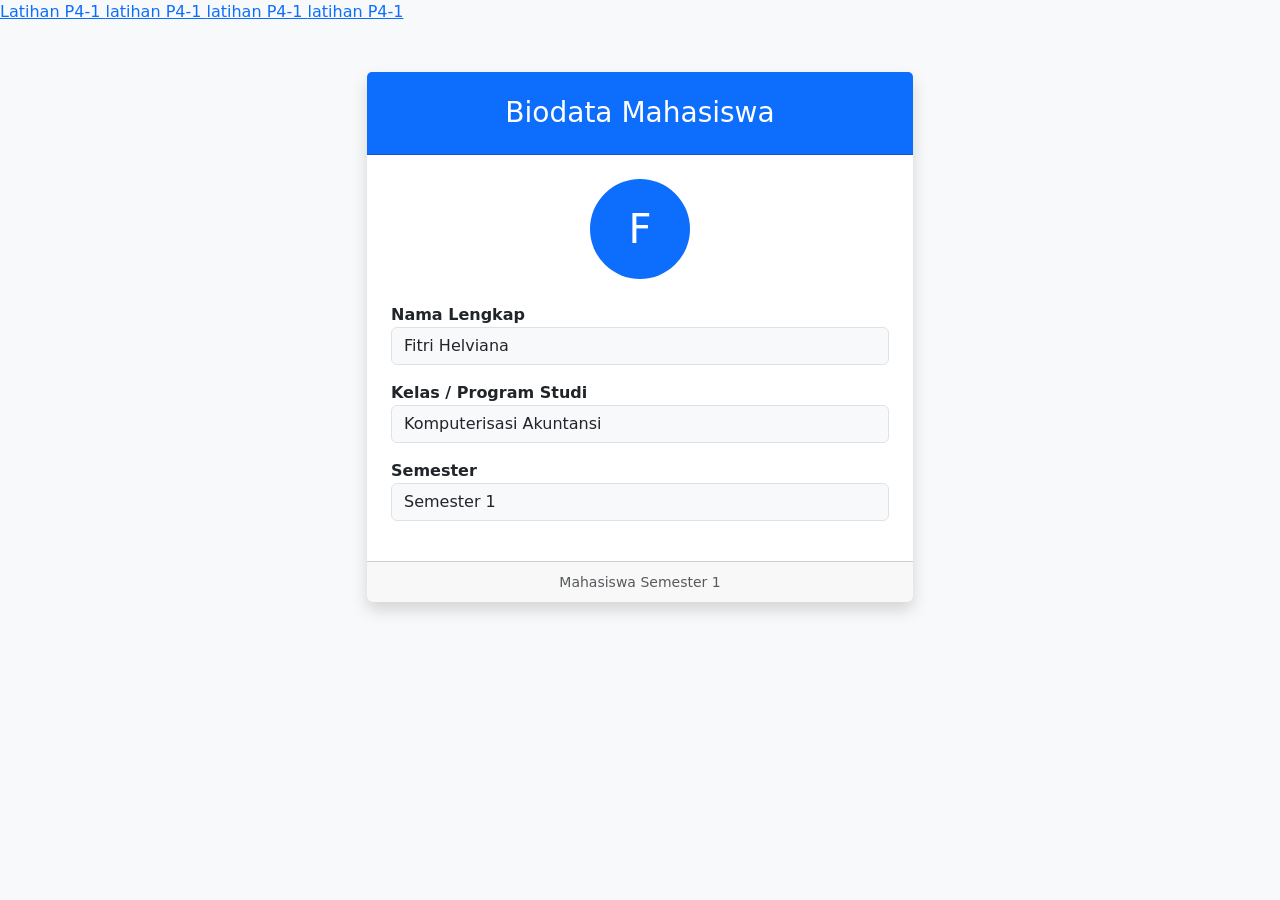
==== index.html @ 298b9cce "lat42.html Fixed section tag and adjusted indentation." ====
<!DOCTYPE html>
<html lang="id">
<head>
    <meta charset="UTF-8">
    <meta name="viewport" content="width=device-width, initial-scale=1.0">

    <title>Biodata Fitri Helviana</title>

    <!-- Bootstrap CDN -->
    <link 
        href="https://cdn.jsdelivr.net/npm/bootstrap@5.3.3/dist/css/bootstrap.min.css" 
        rel="stylesheet"
    >
</head>

<body class="bg-light">
    <secrition></secrition>
    <section>
        <a href="lat41.html">Latihan P4-1 </a>
        <a href="lat42.html">latihan P4-1 </a>
        <a href="lat43.html">latihan P4-1 </a>
        <a href="lat44.html">latihan P4-1 </a>
        </section>

    <!-- Container -->
    <div class="container py-5">

        <div class="row justify-content-center"
<div class="content-center">
<div class="col-md-8 col-lg-6">

                <!-- Card Biodata -->
                <div class="card shadow border-0">

                    <div class="card-header bg-primary text-white text-center py-4">
                        <h1 class="h3 mb-0">Biodata Mahasiswa</h1>
                    </div>

                    <div class="card-body p-4">

                        <div class="text-center mb-4">
                            <div 
                                class="bg-primary text-white rounded-circle mx-auto d-flex align-items-center justify-content-center"
                                style="width: 100px; height: 100px; font-size: 40px;"
                            >
                                F
                            </div>
                        </div>

                        <div class="mb-3">
                            <label class="fw-bold">Nama Lengkap</label>
                            <p class="form-control bg-light mb-0">
                                Fitri Helviana
                            </p>
                        </div>

                        <div class="mb-3">
                            <label class="fw-bold">Kelas / Program Studi</label>
                            <p class="form-control bg-light mb-0">
                                Komputerisasi Akuntansi
                            </p>
                        </div>

                        <div class="mb-3">
                            <label class="fw-bold">Semester</label>
                            <p class="form-control bg-light mb-0">
                                Semester 1
                            </p>
                        </div>

                    </div>

                    <div class="card-footer text-center text-muted">
                        <small>Mahasiswa Semester 1</small>
                    </div>

                </div>

            </div>
        </div>

    </div>

    <!-- Bootstrap JavaScript CDN -->
    <script 
        src="https://cdn.jsdelivr.net/npm/bootstrap@5.3.3/dist/js/bootstrap.bundle.min.js">
    </script>

</body>
</html>
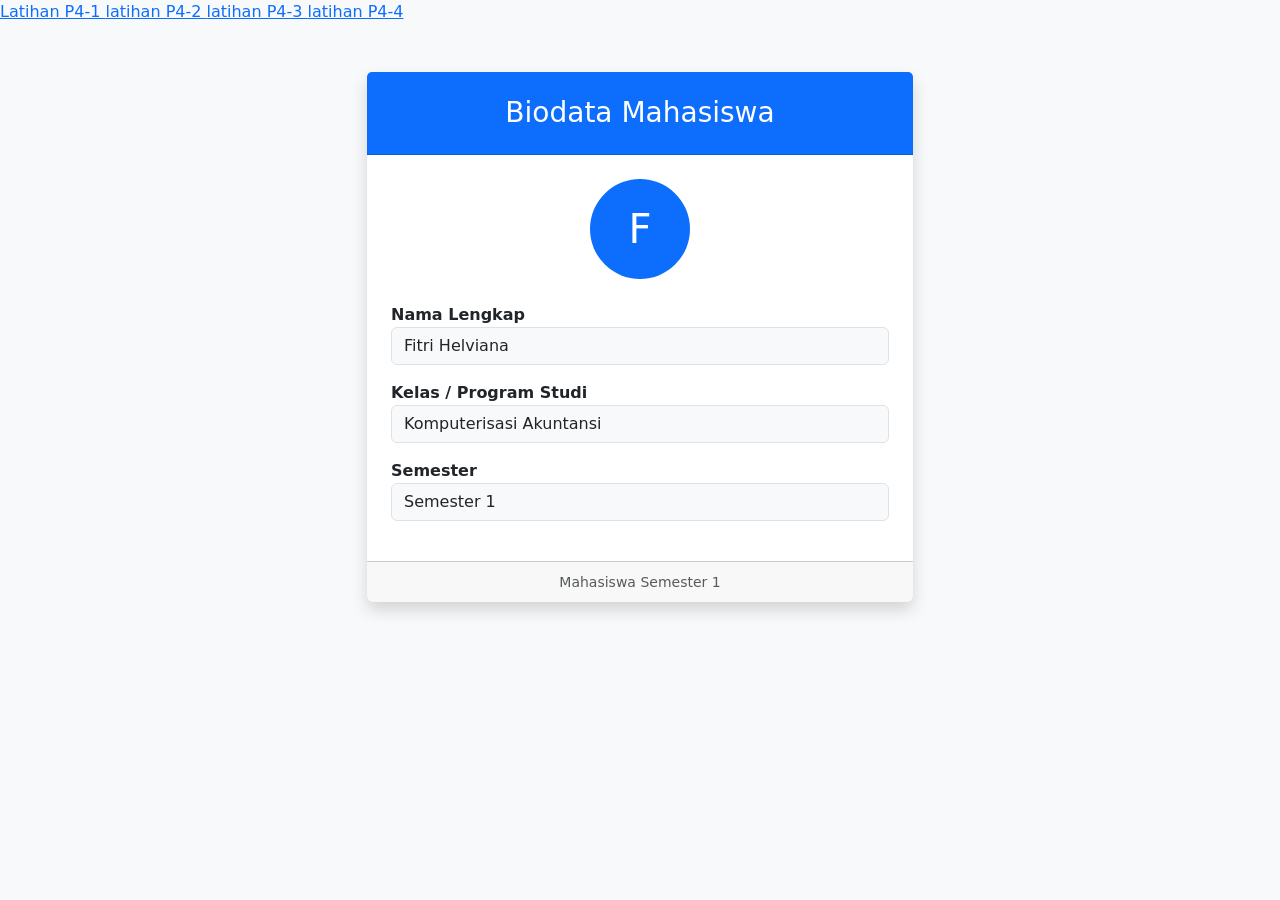
==== commit 06624d96: "Update links for latihan P4 exercises" ====
--- a/index.html
+++ b/index.html
@@ -17,9 +17,9 @@
     <secrition></secrition>
     <section>
         <a href="lat41.html">Latihan P4-1 </a>
-        <a href="lat42.html">latihan P4-1 </a>
-        <a href="lat43.html">latihan P4-1 </a>
-        <a href="lat44.html">latihan P4-1 </a>
+        <a href="lat42.html">latihan P4-2 </a>
+        <a href="lat43.html">latihan P4-3 </a>
+        <a href="lat44.html">latihan P4-4 </a>
         </section>
 
     <!-- Container -->
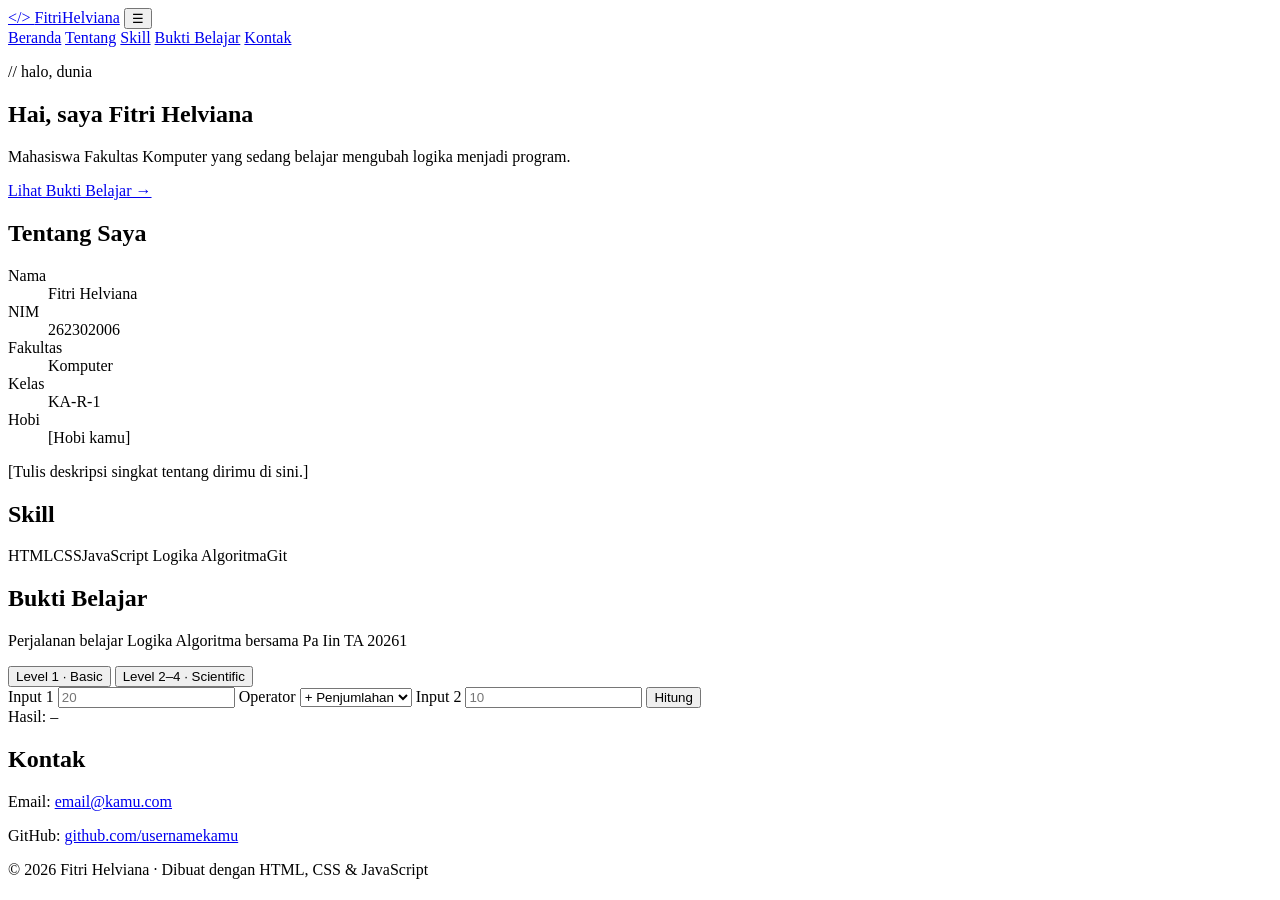
==== commit bb1bc4e9: "index.html" ====
--- a/index.html
+++ b/index.html
@@ -1,90 +1,172 @@
 <!DOCTYPE html>
 <html lang="id">
 <head>
-    <meta charset="UTF-8">
-    <meta name="viewport" content="width=device-width, initial-scale=1.0">
+  <meta charset="UTF-8" />
+  <meta name="viewport" content="width=device-width, initial-scale=1" />
+  <title>Biodata Online | Bukti Belajar</title>
+  <meta name="description" content="Biodata online pribadi dengan Scientific Calculator JavaScript." />
+  <link rel="preconnect" href="https://fonts.googleapis.com" />
+  <link href="https://fonts.googleapis.com/css2?family=Inter:wght@400;600;800&family=JetBrains+Mono:wght@400;600&display=swap" rel="stylesheet" />
+  <link rel="stylesheet" href="style.css" />
+</head>
+<body>
 
-    <title>Biodata Fitri Helviana</title>
+  <!-- ============ NAVIGASI ============ -->
+  <header class="nav">
+    <a href="#beranda" class="brand">&lt;/&gt; <span>FitriHelviana</span></a>
+    <button class="burger" id="burger" aria-label="Buka menu">☰</button>
+    <nav id="menu">
+      <a href="#beranda">Beranda</a>
+      <a href="#tentang">Tentang</a>
+      <a href="#skill">Skill</a>
+      <a href="#bukti-belajar">Bukti Belajar</a>
+      <a href="#kontak">Kontak</a>
+    </nav>
+  </header>
 
-    <!-- Bootstrap CDN -->
-    <link 
-        href="https://cdn.jsdelivr.net/npm/bootstrap@5.3.3/dist/css/bootstrap.min.css" 
-        rel="stylesheet"
-    >
-</head>
+  <main>
+    <!-- ============ BERANDA ============ -->
+    <section id="beranda" class="hero">
+      <p class="tag">// halo, dunia</p>
+      <h1>Hai, saya <span class="grad">Fitri Helviana</span></h1>
+      <p class="lead">Mahasiswa Fakultas Komputer yang sedang belajar mengubah logika menjadi program.</p>
+      <a class="btn" href="#bukti-belajar">Lihat Bukti Belajar →</a>
+    </section>
 
-<body class="bg-light">
-    <secrition></secrition>
-    <section>
-        <a href="lat41.html">Latihan P4-1 </a>
-        <a href="lat42.html">latihan P4-2 </a>
-        <a href="lat43.html">latihan P4-3 </a>
-        <a href="lat44.html">latihan P4-4 </a>
-        </section>
+    <!-- ============ TENTANG ============ -->
+    <section id="tentang" class="wrap">
+      <h2>Tentang Saya</h2>
+      <div class="card about">
+        <dl>
+          <dt>Nama</dt><dd>Fitri Helviana</dd>
+          <dt>NIM</dt><dd>262302006</dd>
+          <dt>Fakultas</dt><dd>Komputer</dd>
+          <dt>Kelas</dt><dd>KA-R-1</dd>
+          <dt>Hobi</dt><dd>[Hobi kamu]</dd>
+        </dl>
+        <p>[Tulis deskripsi singkat tentang dirimu di sini.]</p>
+      </div>
+    </section>
 
-    <!-- Container -->
-    <div class="container py-5">
+    <!-- ============ SKILL ============ -->
+    <section id="skill" class="wrap">
+      <h2>Skill</h2>
+      <div class="chips">
+        <span>HTML</span><span>CSS</span><span>JavaScript</span>
+        <span>Logika Algoritma</span><span>Git</span>
+      </div>
+    </section>
 
-        <div class="row justify-content-center"
-<div class="content-center">
-<div class="col-md-8 col-lg-6">
+    <!-- ============ BUKTI BELAJAR ============ -->
+    <section id="bukti-belajar" class="wrap">
+      <h2>Bukti Belajar</h2>
+      <p class="sub">Perjalanan belajar Logika Algoritma bersama Pa Iin TA 20261</p>
 
-                <!-- Card Biodata -->
-                <div class="card shadow border-0">
+      <div class="tabs" role="tablist">
+        <button class="tab active" data-tab="basic" role="tab">Level 1 · Basic</button>
+        <button class="tab" data-tab="sci" role="tab">Level 2–4 · Scientific</button>
+      </div>
 
-                    <div class="card-header bg-primary text-white text-center py-4">
-                        <h1 class="h3 mb-0">Biodata Mahasiswa</h1>
-                    </div>
+      <!-- LEVEL 1 -->
+      <div class="card panel" id="tab-basic">
+        <form id="basicForm" novalidate>
+          <label>Input 1
+            <input type="number" id="num1" step="any" inputmode="decimal" placeholder="20" />
+          </label>
+          <label>Operator
+            <select id="op">
+              <option value="+">+ Penjumlahan</option>
+              <option value="-">- Pengurangan</option>
+              <option value="*">* Perkalian</option>
+              <option value="/">/ Pembagian</option>
+            </select>
+          </label>
+          <label>Input 2
+            <input type="number" id="num2" step="any" inputmode="decimal" placeholder="10" />
+          </label>
+          <button type="submit" class="btn full">Hitung</button>
+        </form>
+        <div class="basic-result" id="basicResult" aria-live="polite">Hasil: –</div>
+      </div>
 
-                    <div class="card-body p-4">
+      <!-- LEVEL 2-4 -->
+      <div class="sci-layout" id="tab-sci" hidden>
+        <div class="calc card">
+          <div class="calc-top">
+            <div class="seg" id="angleSeg">
+              <button class="on" data-angle="deg">DEG</button>
+              <button data-angle="rad">RAD</button>
+            </div>
+          </div>
 
-                        <div class="text-center mb-4">
-                            <div 
-                                class="bg-primary text-white rounded-circle mx-auto d-flex align-items-center justify-content-center"
-                                style="width: 100px; height: 100px; font-size: 40px;"
-                            >
-                                F
-                            </div>
-                        </div>
+          <div class="display">
+            <div class="expr" id="expr">0</div>
+            <div class="res" id="res">&nbsp;</div>
+          </div>
 
-                        <div class="mb-3">
-                            <label class="fw-bold">Nama Lengkap</label>
-                            <p class="form-control bg-light mb-0">
-                                Fitri Helviana
-                            </p>
-                        </div>
+          <div class="keys" id="keys">
+            <button class="fn" data-v="sin(">sin</button>
+            <button class="fn" data-v="cos(">cos</button>
+            <button class="fn" data-v="tan(">tan</button>
+            <button class="fn" data-v="(">(</button>
+            <button class="fn" data-v=")">)</button>
 
-                        <div class="mb-3">
-                            <label class="fw-bold">Kelas / Program Studi</label>
-                            <p class="form-control bg-light mb-0">
-                                Komputerisasi Akuntansi
-                            </p>
-                        </div>
+            <button class="fn" data-v="√(">√</button>
+            <button class="fn" data-v="^2">x²</button>
+            <button class="fn" data-v="log(">log</button>
+            <button class="fn" data-v="ln(">ln</button>
+            <button class="fn" data-v="!">n!</button>
 
-                        <div class="mb-3">
-                            <label class="fw-bold">Semester</label>
-                            <p class="form-control bg-light mb-0">
-                                Semester 1
-                            </p>
-                        </div>
+            <button class="fn" data-v="π">π</button>
+            <button class="fn" data-v="e">e</button>
+            <button class="op" data-v="^">^</button>
+            <button class="op" data-v="%">mod</button>
+            <button class="clr" data-act="ac">AC</button>
 
-                    </div>
+            <button data-v="7">7</button>
+            <button data-v="8">8</button>
+            <button data-v="9">9</button>
+            <button class="op" data-v="÷">÷</button>
+            <button class="op" data-v="×">×</button>
 
-                    <div class="card-footer text-center text-muted">
-                        <small>Mahasiswa Semester 1</small>
-                    </div>
+            <button data-v="4">4</button>
+            <button data-v="5">5</button>
+            <button data-v="6">6</button>
+            <button class="op" data-v="−">−</button>
+            <button class="op" data-v="+">+</button>
 
-                </div>
+            <button data-v="1">1</button>
+            <button data-v="2">2</button>
+            <button data-v="3">3</button>
+            <button data-v="0">0</button>
+            <button data-v=".">.</button>
 
-            </div>
+            <button class="clr span2" data-act="back">⌫ Hapus</button>
+            <button class="eq span3" data-act="eq">=</button>
+          </div>
         </div>
 
-    </div>
+        <aside class="card side">
+          <h3>Riwayat</h3>
+          <ul id="history"><li class="empty">Belum ada perhitungan.</li></ul>
+          <button class="btn ghost" id="clearHistory">Hapus riwayat</button>
+          <p class="hint">Tips: keyboard juga bisa dipakai (angka, + - * / ^ % ( ) !, Enter, Backspace, Esc).</p>
+        </aside>
+      </div>
+    </section>
 
-    <!-- Bootstrap JavaScript CDN -->
-    <script 
-        src="https://cdn.jsdelivr.net/npm/bootstrap@5.3.3/dist/js/bootstrap.bundle.min.js">
-    </script>
+    <!-- ============ KONTAK ============ -->
+    <section id="kontak" class="wrap">
+      <h2>Kontak</h2>
+      <div class="card about">
+        <p>Email: <a href="mailto:email@kamu.com">email@kamu.com</a></p>
+        <p>GitHub: <a href="https://github.com/usernamekamu" target="_blank" rel="noopener">github.com/usernamekamu</a></p>
+      </div>
+    </section>
+  </main>
 
+  <footer>© 2026 Fitri Helviana · Dibuat dengan HTML, CSS &amp; JavaScript</footer>
+
+  <script src="script.js"></script>
 </body>
 </html>
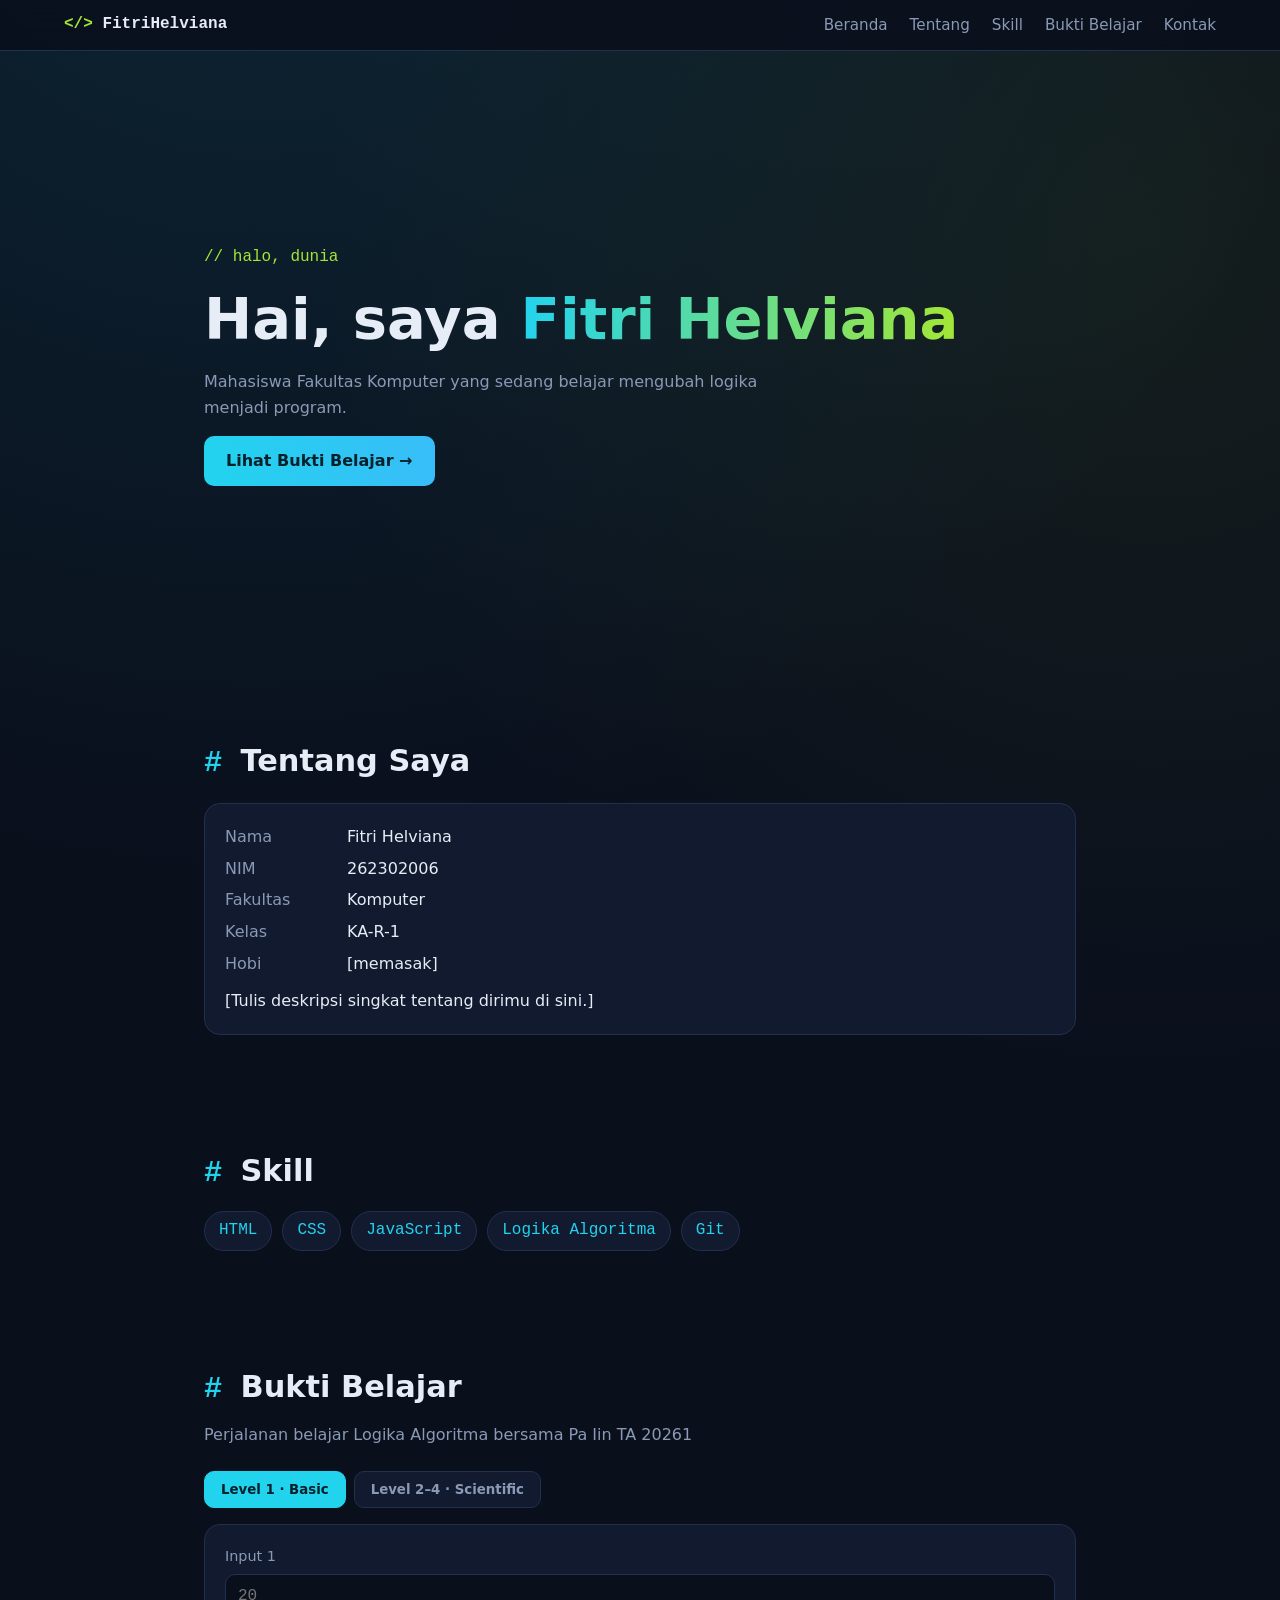
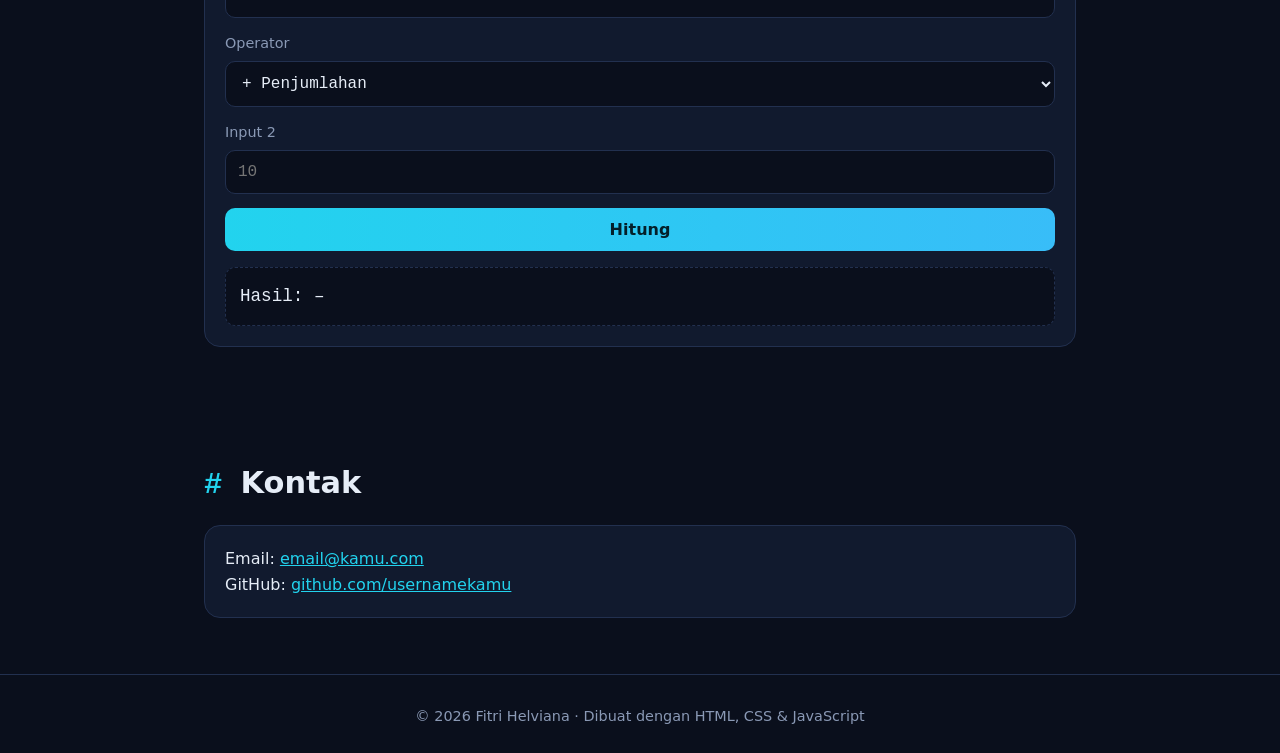
==== commit 97e021f4: "index.html" ====
--- a/index.html
+++ b/index.html
@@ -42,7 +42,7 @@
           <dt>NIM</dt><dd>262302006</dd>
           <dt>Fakultas</dt><dd>Komputer</dd>
           <dt>Kelas</dt><dd>KA-R-1</dd>
-          <dt>Hobi</dt><dd>[Hobi kamu]</dd>
+          <dt>Hobi</dt><dd>[memasak]</dd>
         </dl>
         <p>[Tulis deskripsi singkat tentang dirimu di sini.]</p>
       </div>
--- a/style.css
+++ b/style.css
@@ -0,0 +1,111 @@
+:root{
+  --bg:#0a0f1c; --panel:#111a2e; --panel2:#18233d; --line:#22304f;
+  --text:#e6edf7; --muted:#8a99b5; --accent:#22d3ee; --accent2:#a3e635; --danger:#fb7185;
+  --mono:'JetBrains Mono',ui-monospace,Consolas,monospace;
+  --sans:'Inter',system-ui,-apple-system,Segoe UI,Roboto,sans-serif;
+}
+*{box-sizing:border-box;margin:0;padding:0}
+html{scroll-behavior:smooth;scroll-padding-top:70px}
+body{background:var(--bg);color:var(--text);font-family:var(--sans);line-height:1.6;
+  background-image:radial-gradient(circle at 20% -10%,rgba(34,211,238,.12),transparent 40%),
+                   radial-gradient(circle at 90% 10%,rgba(163,230,53,.07),transparent 35%);}
+a{color:var(--accent)}
+[hidden]{display:none!important}
+
+/* NAV */
+.nav{position:sticky;top:0;z-index:20;display:flex;align-items:center;justify-content:space-between;
+  padding:12px 5vw;background:rgba(10,15,28,.85);backdrop-filter:blur(10px);border-bottom:1px solid var(--line)}
+.brand{font-family:var(--mono);font-weight:600;text-decoration:none;color:var(--accent2)}
+.brand span{color:var(--text)}
+.nav nav{display:flex;gap:22px}
+.nav nav a{color:var(--muted);text-decoration:none;font-size:.95rem;transition:color .2s}
+.nav nav a:hover{color:var(--accent)}
+.burger{display:none;background:none;border:1px solid var(--line);color:var(--text);
+  font-size:1.2rem;border-radius:8px;padding:4px 10px;cursor:pointer}
+
+/* HERO */
+.hero{min-height:70vh;display:flex;flex-direction:column;justify-content:center;align-items:flex-start;
+  padding:60px 5vw;max-width:1000px;margin:auto;gap:16px}
+.tag{font-family:var(--mono);color:var(--accent2)}
+.hero h1{font-size:clamp(2rem,6vw,3.6rem);font-weight:800;line-height:1.15}
+.grad{background:linear-gradient(90deg,var(--accent),var(--accent2));-webkit-background-clip:text;background-clip:text;color:transparent}
+.lead{color:var(--muted);max-width:560px}
+.btn{display:inline-block;background:linear-gradient(90deg,var(--accent),#38bdf8);color:#04202a;font-weight:700;
+  border:0;border-radius:10px;padding:12px 22px;text-decoration:none;cursor:pointer;font-size:1rem;font-family:var(--sans)}
+.btn.full{width:100%}
+.btn.ghost{background:transparent;color:var(--muted);border:1px solid var(--line);font-weight:600;padding:8px 14px;font-size:.9rem}
+
+/* SECTIONS */
+.wrap{max-width:1000px;margin:auto;padding:56px 5vw}
+h2{font-size:1.9rem;margin-bottom:8px}
+h2::before{content:'# ';color:var(--accent);font-family:var(--mono)}
+.sub{color:var(--muted);margin-bottom:24px}
+.card{background:var(--panel);border:1px solid var(--line);border-radius:16px;padding:20px;margin-top:16px}
+.about dl{display:grid;grid-template-columns:110px 1fr;gap:6px 12px;margin-bottom:12px}
+.about dt{color:var(--muted)}
+.chips{display:flex;flex-wrap:wrap;gap:10px;margin-top:14px}
+.chips span{font-family:var(--mono);border:1px solid var(--line);background:var(--panel);padding:6px 14px;border-radius:999px;color:var(--accent)}
+
+/* TABS */
+.tabs{display:flex;gap:8px;flex-wrap:wrap;margin-bottom:6px}
+.tab{background:var(--panel);color:var(--muted);border:1px solid var(--line);border-radius:10px;
+  padding:10px 16px;cursor:pointer;font-weight:600;font-family:var(--sans)}
+.tab.active{color:#04202a;background:var(--accent);border-color:var(--accent)}
+
+/* LEVEL 1 */
+.panel form{display:grid;gap:14px}
+label{display:grid;gap:6px;color:var(--muted);font-size:.9rem}
+input,select{background:var(--bg);color:var(--text);border:1px solid var(--line);border-radius:10px;
+  padding:12px;font-size:1rem;font-family:var(--mono);width:100%}
+input:focus,select:focus{outline:2px solid var(--accent);outline-offset:1px}
+.basic-result{margin-top:16px;padding:14px;border-radius:10px;background:var(--bg);font-family:var(--mono);font-size:1.1rem;
+  border:1px dashed var(--line)}
+.basic-result.ok{color:var(--accent2)}
+.basic-result.err{color:var(--danger)}
+
+/* LEVEL 2-4 */
+.sci-layout{display:grid;grid-template-columns:minmax(0,420px) 1fr;gap:16px;align-items:start}
+.calc{padding:14px}
+.calc-top{display:flex;justify-content:flex-start;margin-bottom:10px}
+.seg{display:inline-flex;border:1px solid var(--line);border-radius:10px;overflow:hidden}
+.seg button{background:transparent;border:0;color:var(--muted);padding:6px 14px;font-family:var(--mono);cursor:pointer;font-size:.85rem}
+.seg button.on{background:var(--accent);color:#04202a;font-weight:600}
+.display{background:var(--bg);border:1px solid var(--line);border-radius:12px;padding:12px 14px;margin-bottom:12px;
+  min-height:96px;display:flex;flex-direction:column;justify-content:flex-end;text-align:right;font-family:var(--mono)}
+.expr{font-size:1.35rem;color:var(--text);overflow-x:auto;white-space:nowrap;scrollbar-width:none}
+.expr::-webkit-scrollbar{display:none}
+.res{font-size:1.7rem;font-weight:600;min-height:2.2rem;color:var(--muted);overflow-x:auto;white-space:nowrap;scrollbar-width:none}
+.res.final{color:var(--accent2)}
+.res.error{color:var(--danger);font-size:1rem;white-space:normal}
+.keys{display:grid;grid-template-columns:repeat(5,1fr);gap:8px}
+.keys button{min-height:48px;border:0;border-radius:10px;background:var(--panel2);color:var(--text);
+  font-size:1.05rem;font-family:var(--mono);cursor:pointer;transition:transform .05s,filter .15s;touch-action:manipulation}
+.keys button:hover{filter:brightness(1.25)}
+.keys button:active{transform:scale(.95)}
+.keys .fn{background:#0f2a3a;color:var(--accent);font-size:.95rem}
+.keys .op{background:#1d2b4a;color:var(--accent2)}
+.keys .clr{background:#3a1d28;color:var(--danger)}
+.keys .eq{background:linear-gradient(90deg,var(--accent),#38bdf8);color:#04202a;font-weight:700;font-size:1.3rem}
+.span2{grid-column:span 2}.span3{grid-column:span 3}
+
+.side h3{margin-bottom:10px}
+#history{list-style:none;display:grid;gap:8px;margin-bottom:12px;max-height:300px;overflow:auto}
+#history li{font-family:var(--mono);font-size:.9rem;background:var(--bg);border:1px solid var(--line);border-radius:10px;padding:8px 10px;cursor:pointer;word-break:break-all}
+#history li small{display:block;color:var(--muted)}
+#history li b{color:var(--accent2)}
+#history li.empty{cursor:default;color:var(--muted)}
+.hint{margin-top:14px;color:var(--muted);font-size:.85rem}
+
+footer{text-align:center;padding:30px 5vw;color:var(--muted);border-top:1px solid var(--line);font-size:.9rem}
+
+/* RESPONSIVE */
+@media (max-width:760px){
+  .burger{display:block}
+  .nav nav{display:none;position:absolute;top:100%;left:0;right:0;flex-direction:column;gap:0;background:var(--bg);border-bottom:1px solid var(--line)}
+  .nav nav.open{display:flex}
+  .nav nav a{padding:14px 5vw;border-top:1px solid var(--line)}
+  .sci-layout{grid-template-columns:1fr}
+  .about dl{grid-template-columns:90px 1fr}
+  .keys{gap:6px}
+  .keys button{min-height:46px;font-size:1rem}
+}
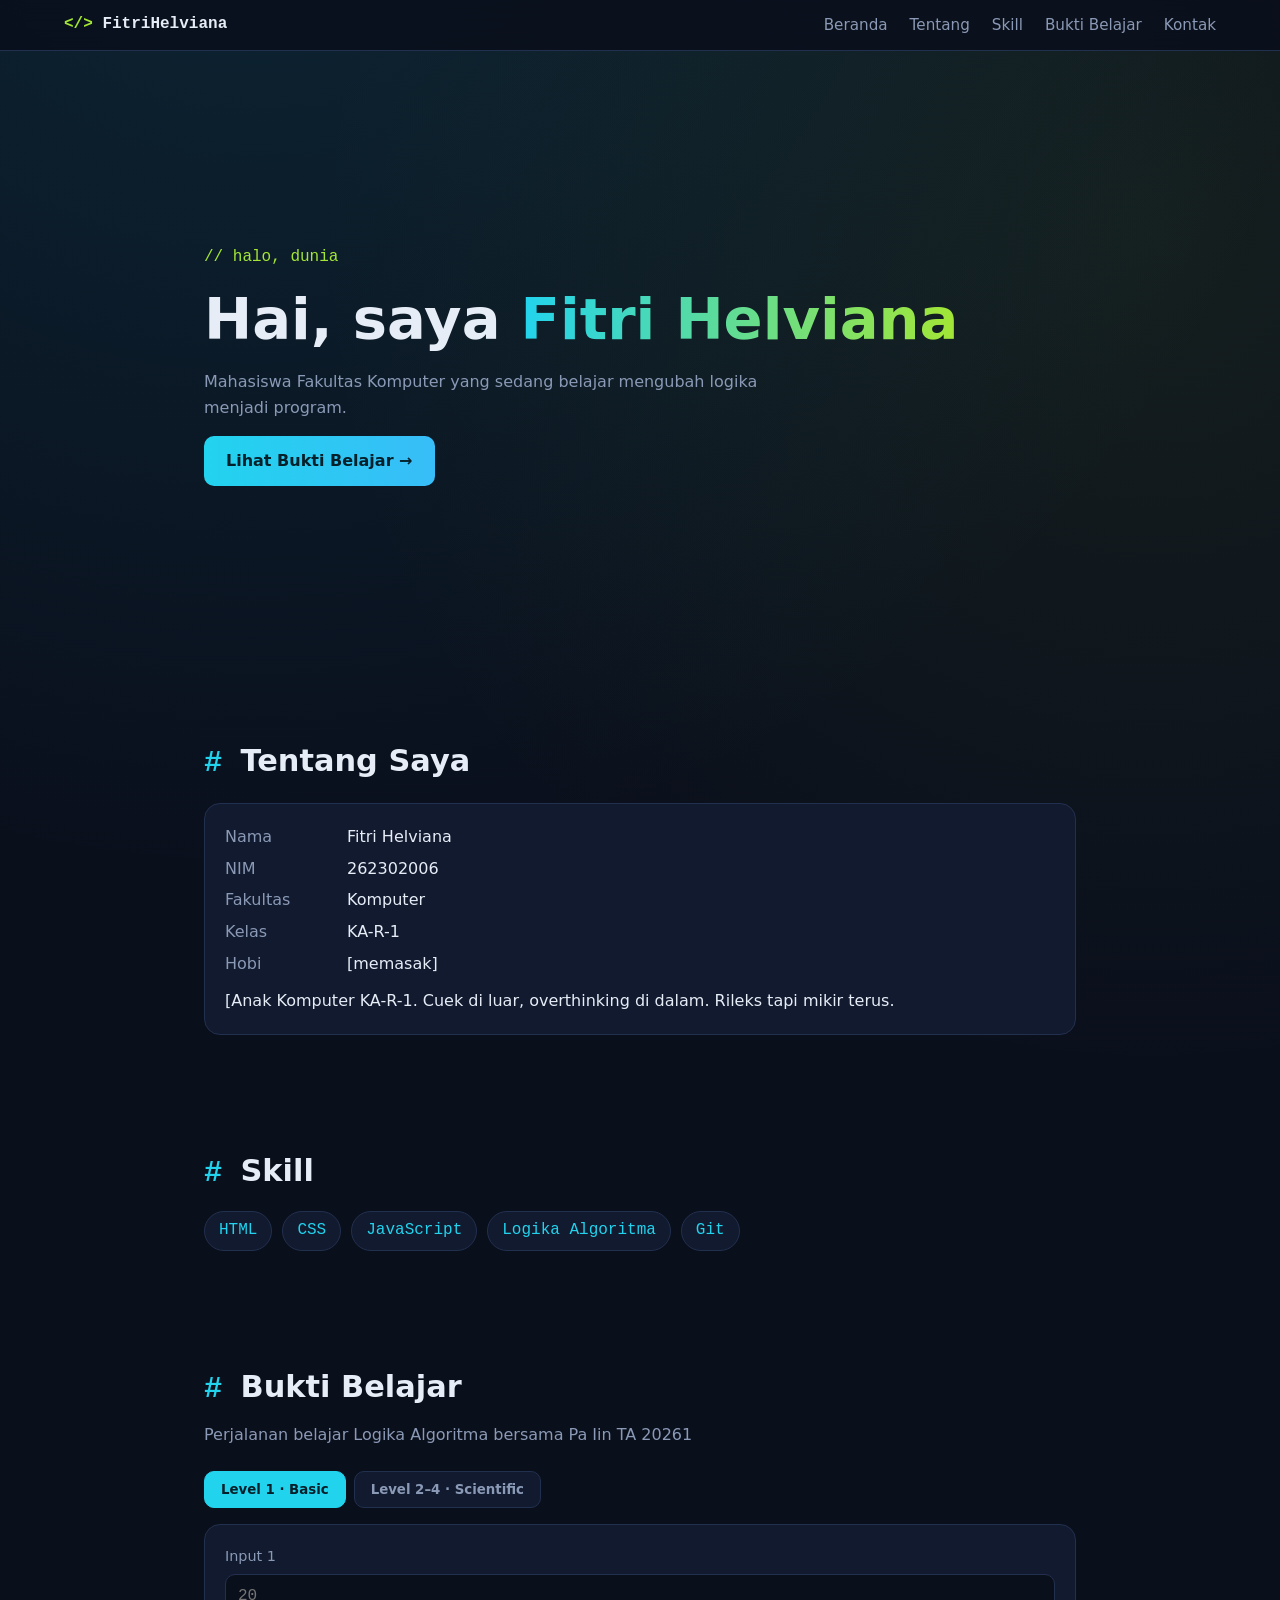
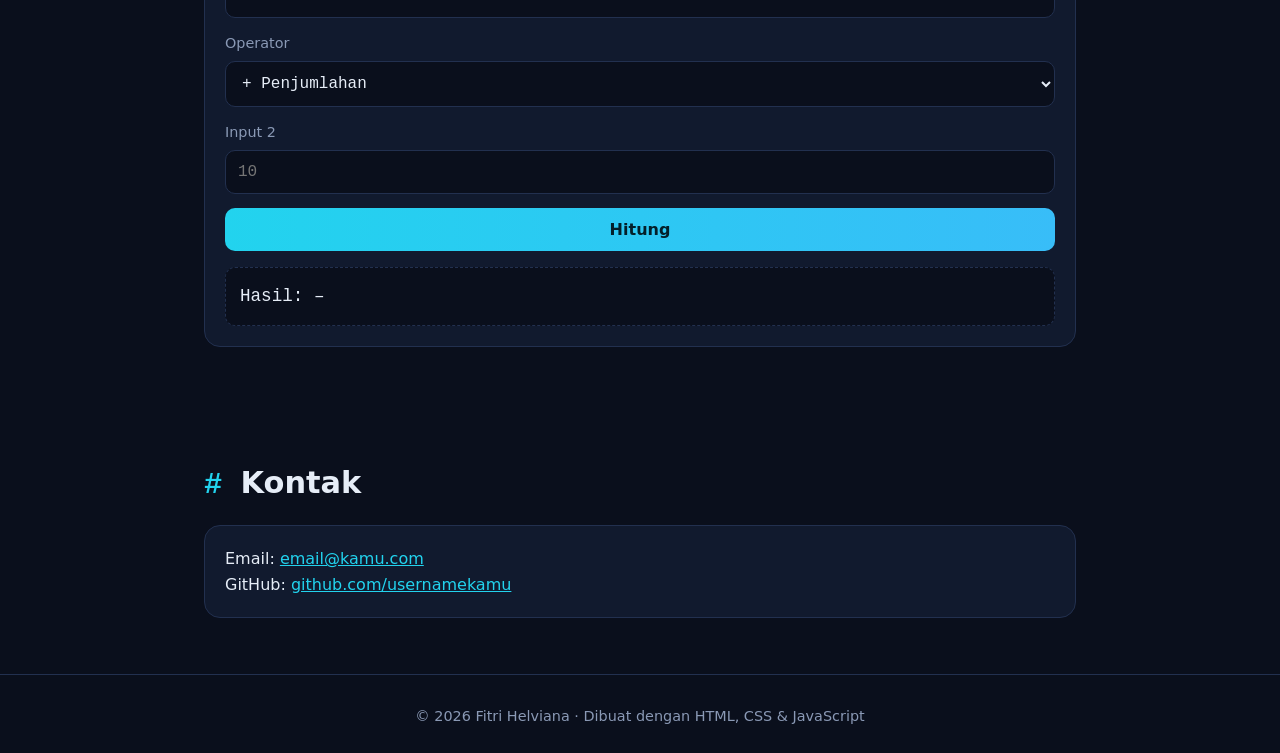
==== commit f879ea27: "index.html" ====
--- a/index.html
+++ b/index.html
@@ -44,7 +44,7 @@
           <dt>Kelas</dt><dd>KA-R-1</dd>
           <dt>Hobi</dt><dd>[memasak]</dd>
         </dl>
-        <p>[Tulis deskripsi singkat tentang dirimu di sini.]</p>
+        <p>[Anak Komputer KA-R-1. Cuek di luar, overthinking di dalam. Rileks tapi mikir terus.</p>
       </div>
     </section>
 
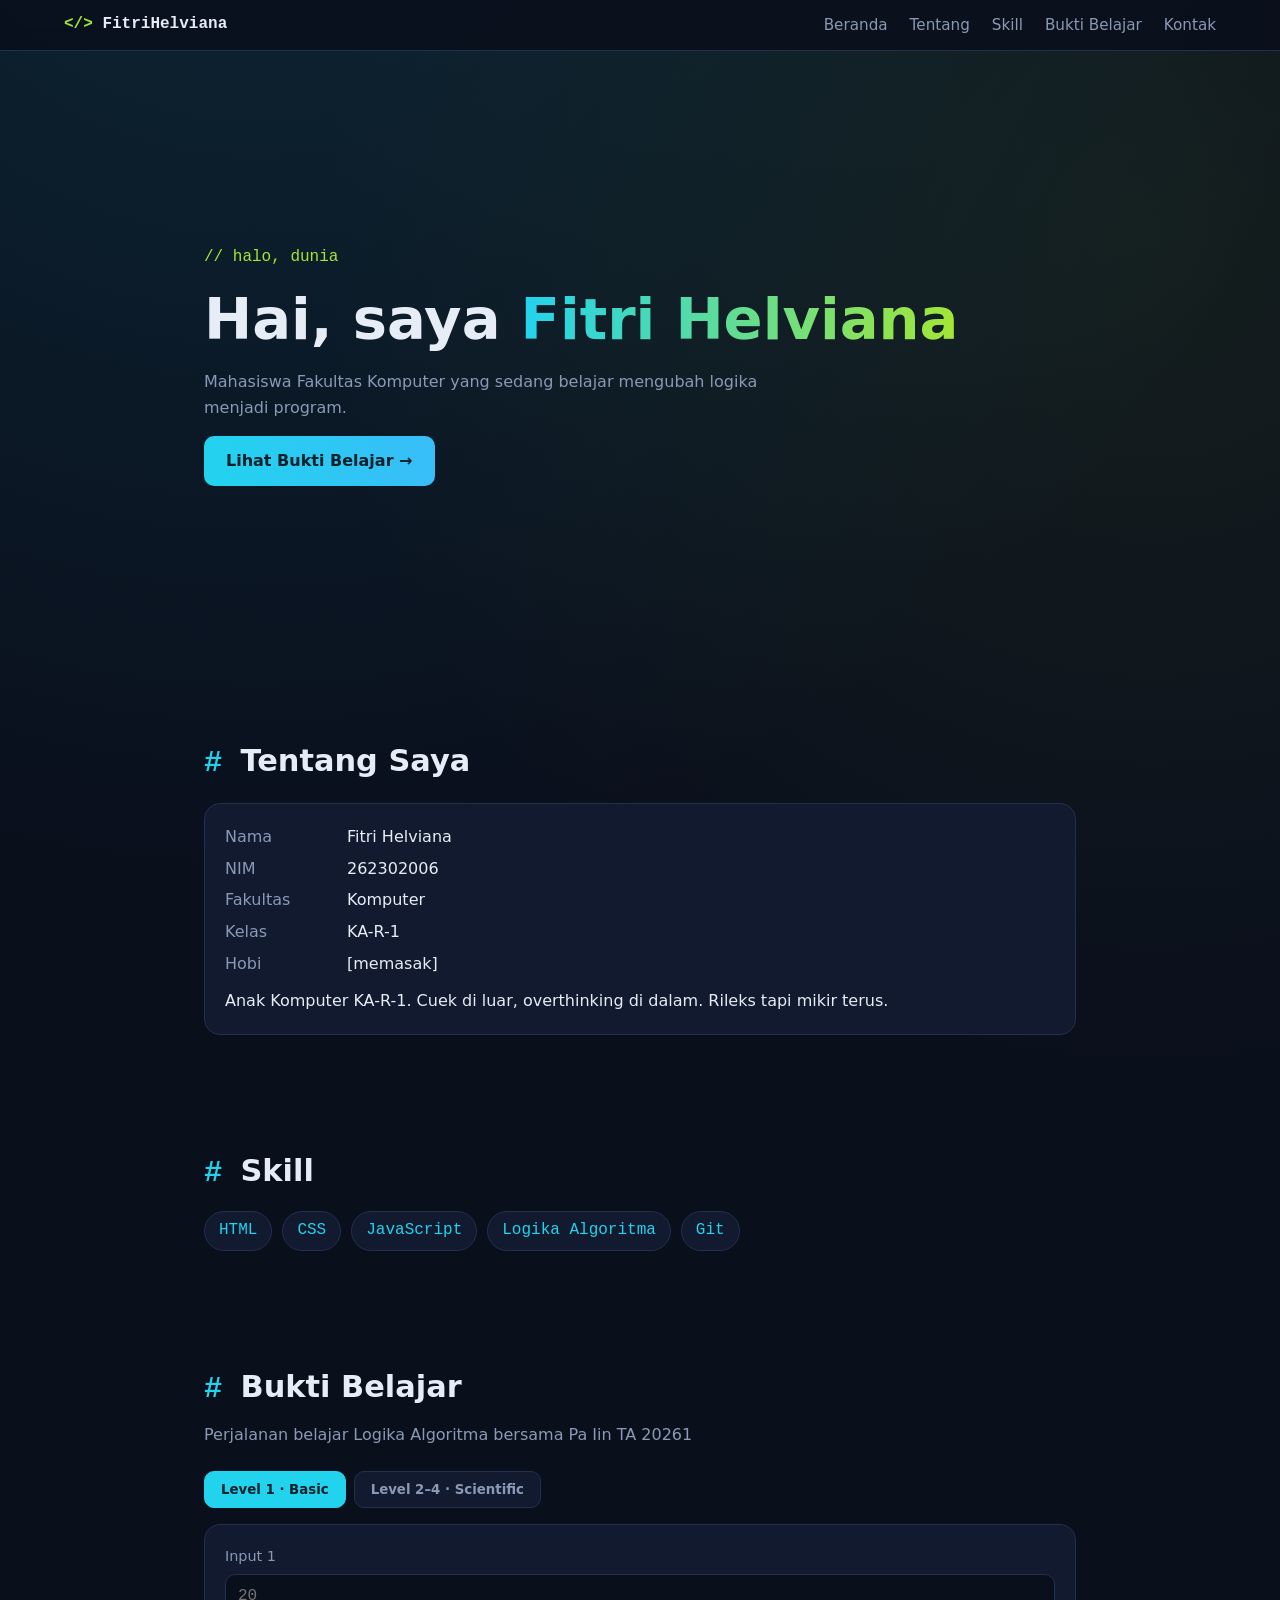
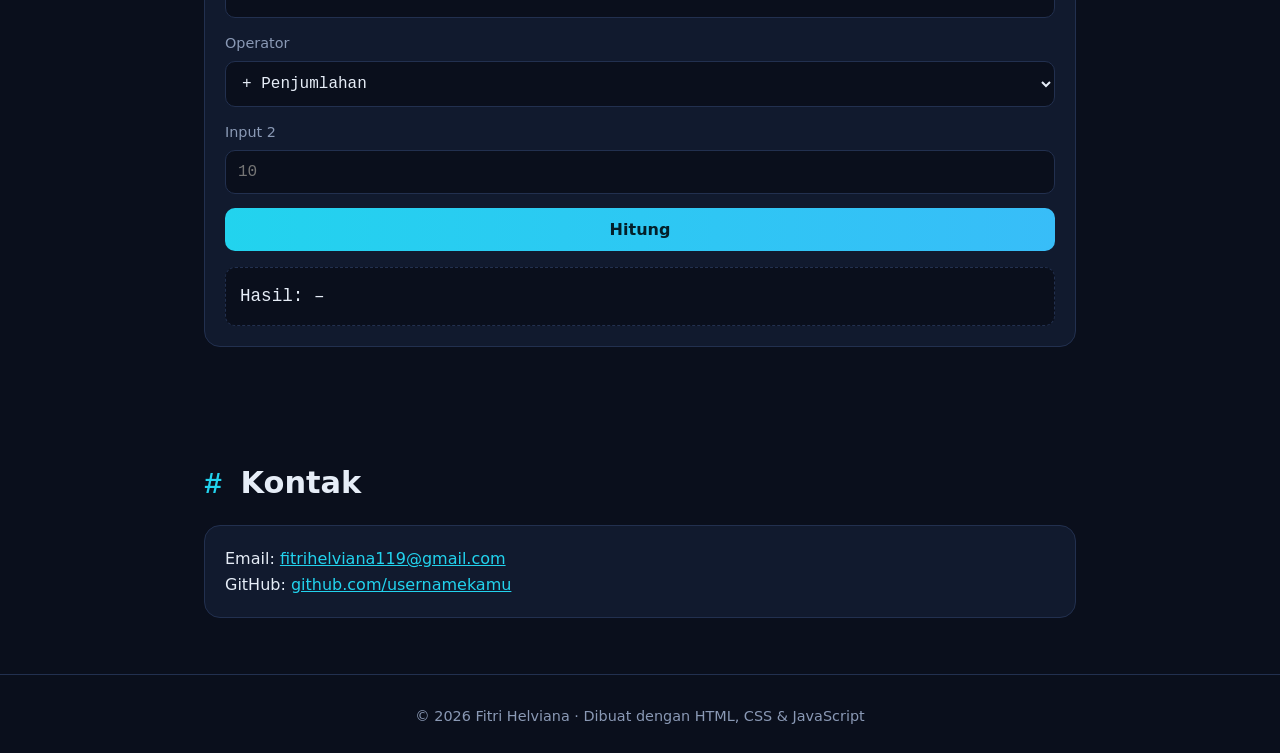
==== commit 50a325a3: "index.html Updated personal information in the contact section." ====
--- a/index.html
+++ b/index.html
@@ -44,7 +44,7 @@
           <dt>Kelas</dt><dd>KA-R-1</dd>
           <dt>Hobi</dt><dd>[memasak]</dd>
         </dl>
-        <p>[Anak Komputer KA-R-1. Cuek di luar, overthinking di dalam. Rileks tapi mikir terus.</p>
+        <p>Anak Komputer KA-R-1. Cuek di luar, overthinking di dalam. Rileks tapi mikir terus.</p>
       </div>
     </section>
 
@@ -159,8 +159,8 @@
     <section id="kontak" class="wrap">
       <h2>Kontak</h2>
       <div class="card about">
-        <p>Email: <a href="mailto:email@kamu.com">email@kamu.com</a></p>
-        <p>GitHub: <a href="https://github.com/usernamekamu" target="_blank" rel="noopener">github.com/usernamekamu</a></p>
+        <p>Email: <a href="mailto:email@kamu.com">fitrihelviana119@gmail.com</a></p>
+        <p>GitHub: <a href="https://github.com/fitrihelvianaa.vercel.app" target="_blank" rel="noopener">github.com/usernamekamu</a></p>
       </div>
     </section>
   </main>
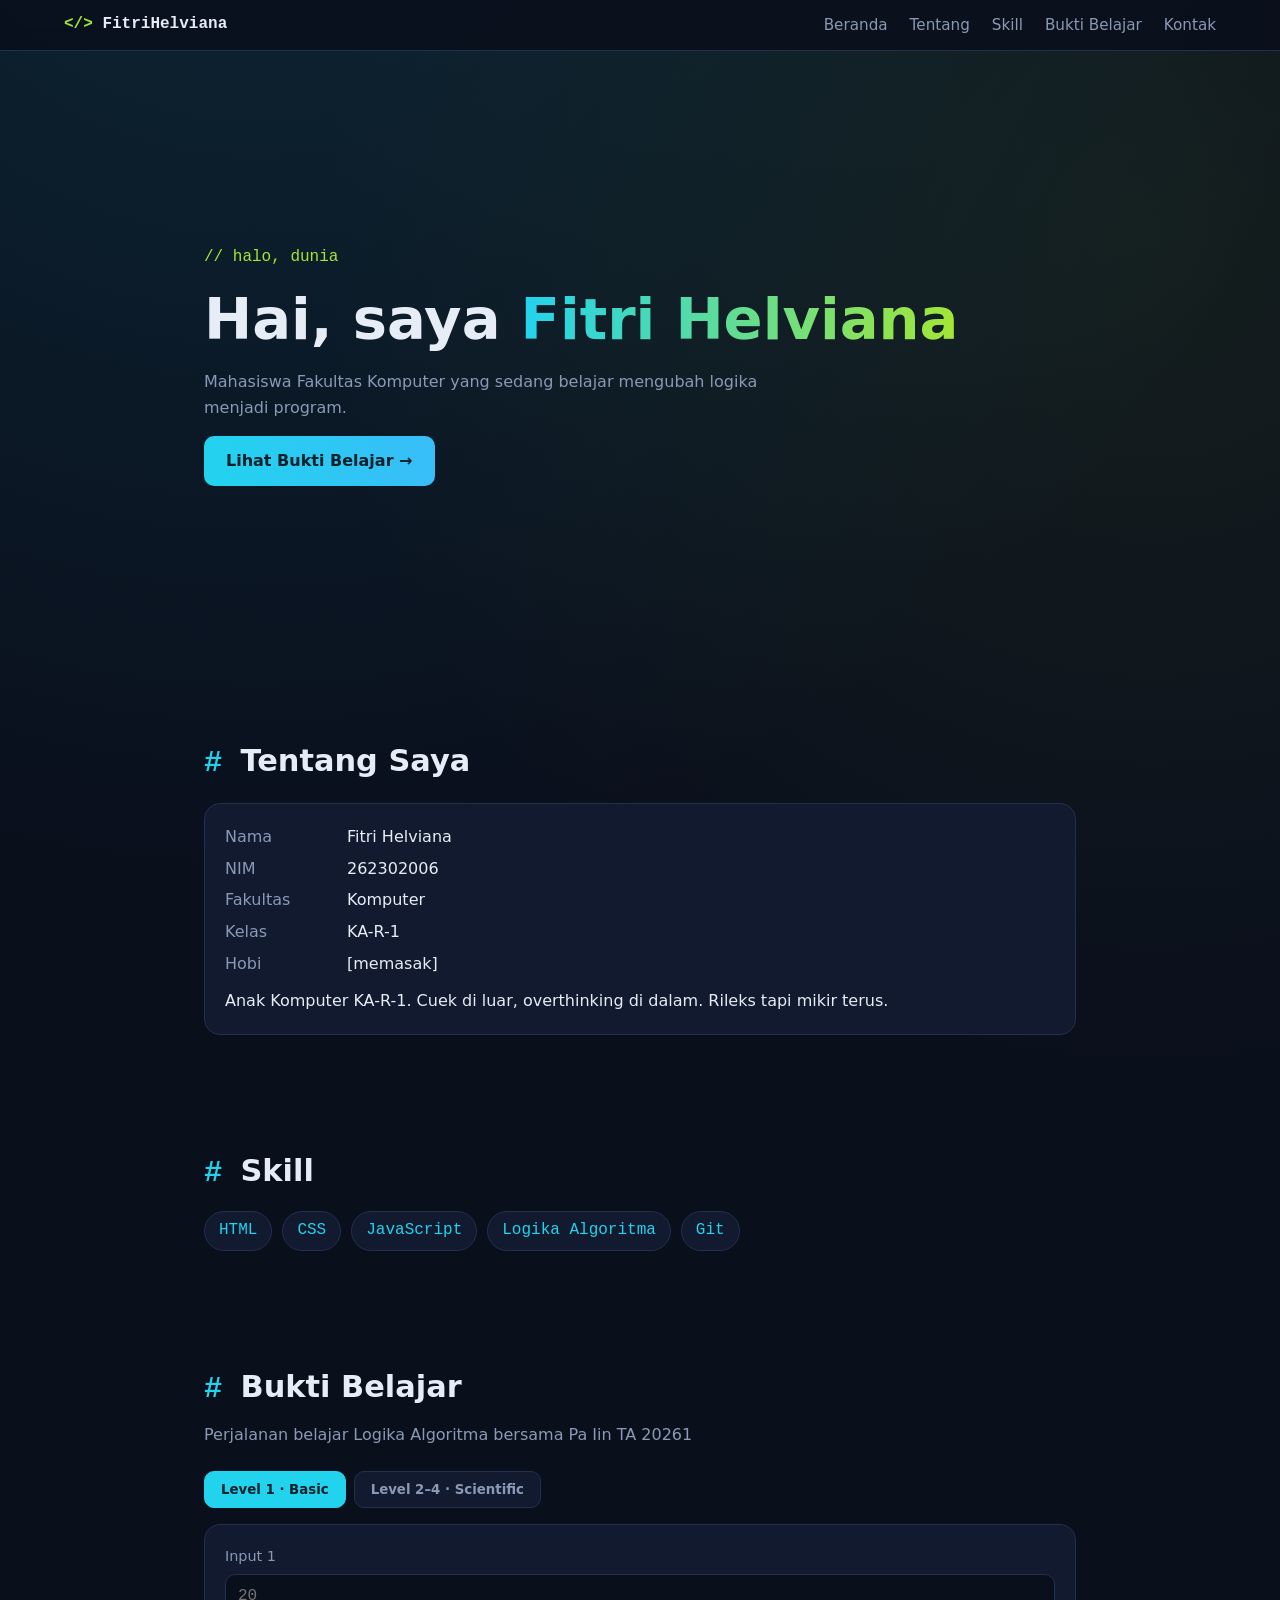
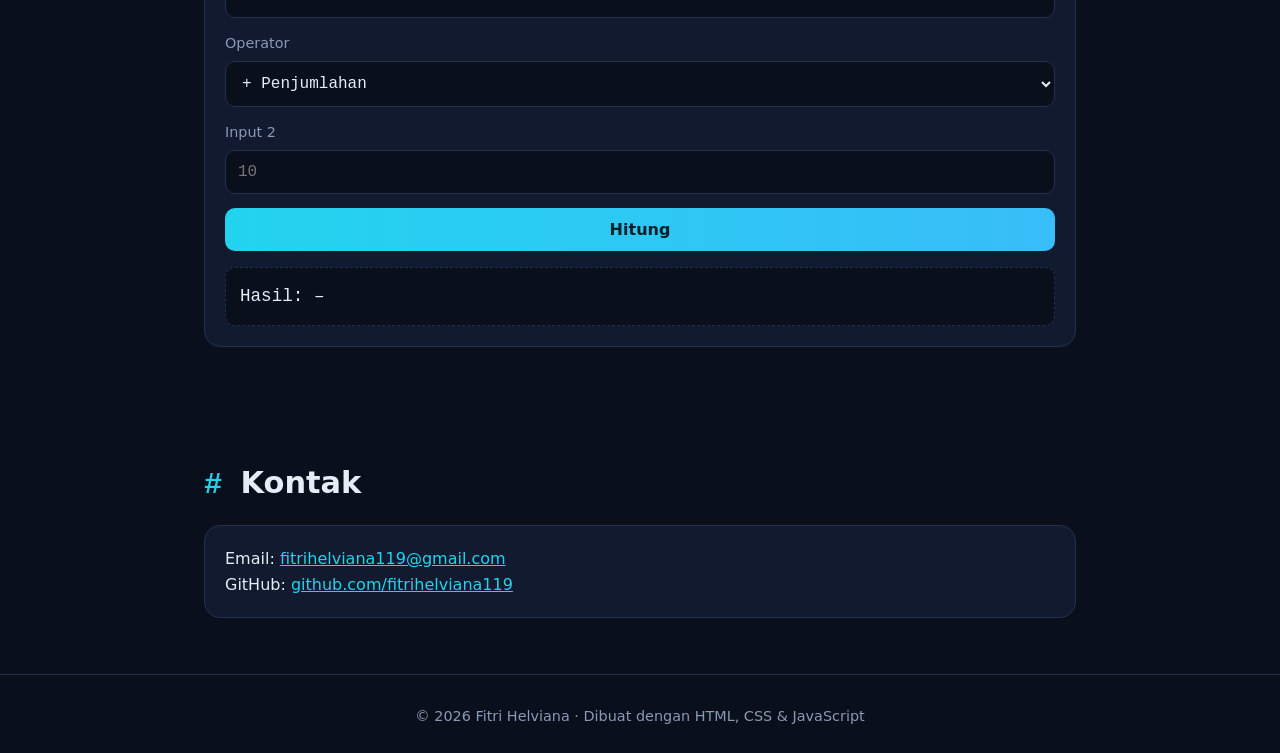
==== commit 5ba763fe: "index.html" ====
--- a/index.html
+++ b/index.html
@@ -160,7 +160,7 @@
       <h2>Kontak</h2>
       <div class="card about">
         <p>Email: <a href="mailto:email@kamu.com">fitrihelviana119@gmail.com</a></p>
-        <p>GitHub: <a href="https://github.com/fitrihelvianaa.vercel.app" target="_blank" rel="noopener">github.com/usernamekamu</a></p>
+        <p>GitHub: <a href="https://github.com/usernamekamu.vercel.app" target="_blank" rel="noopener">github.com/fitrihelviana119</a></p>
       </div>
     </section>
   </main>
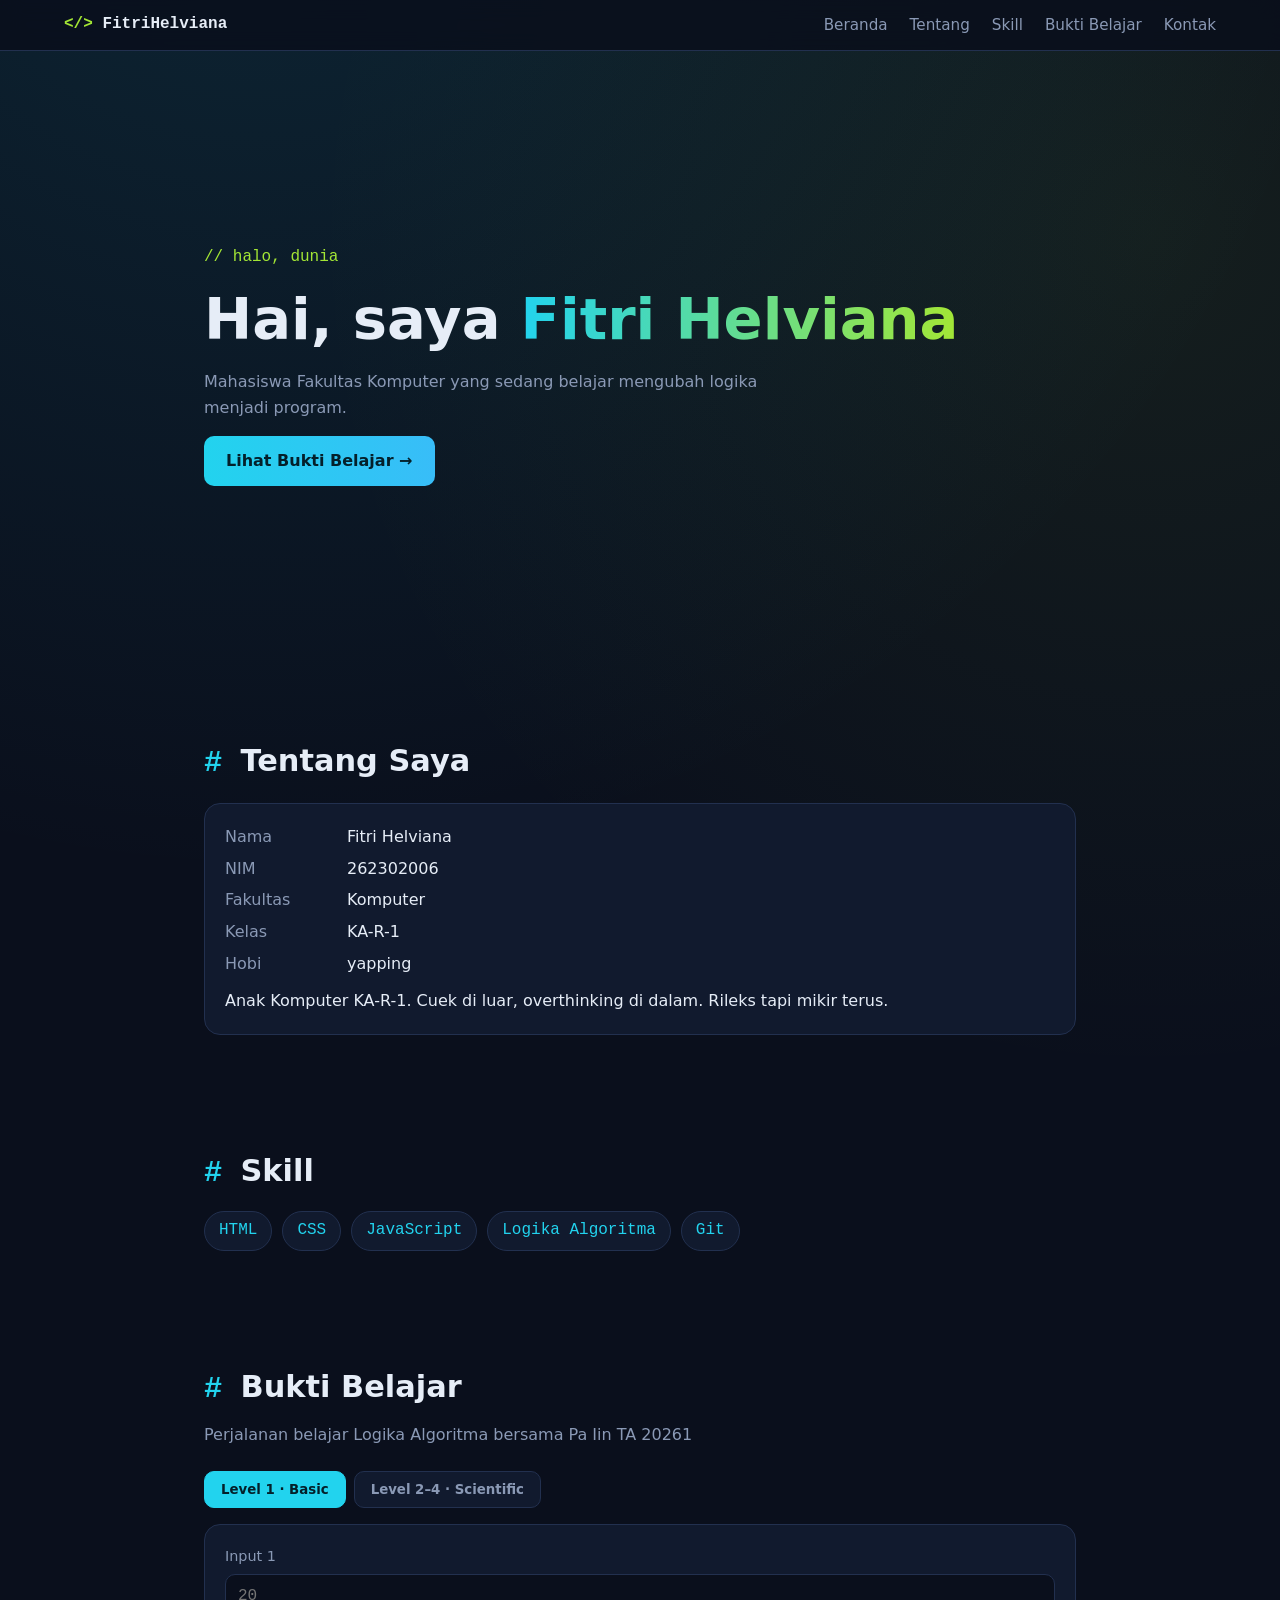
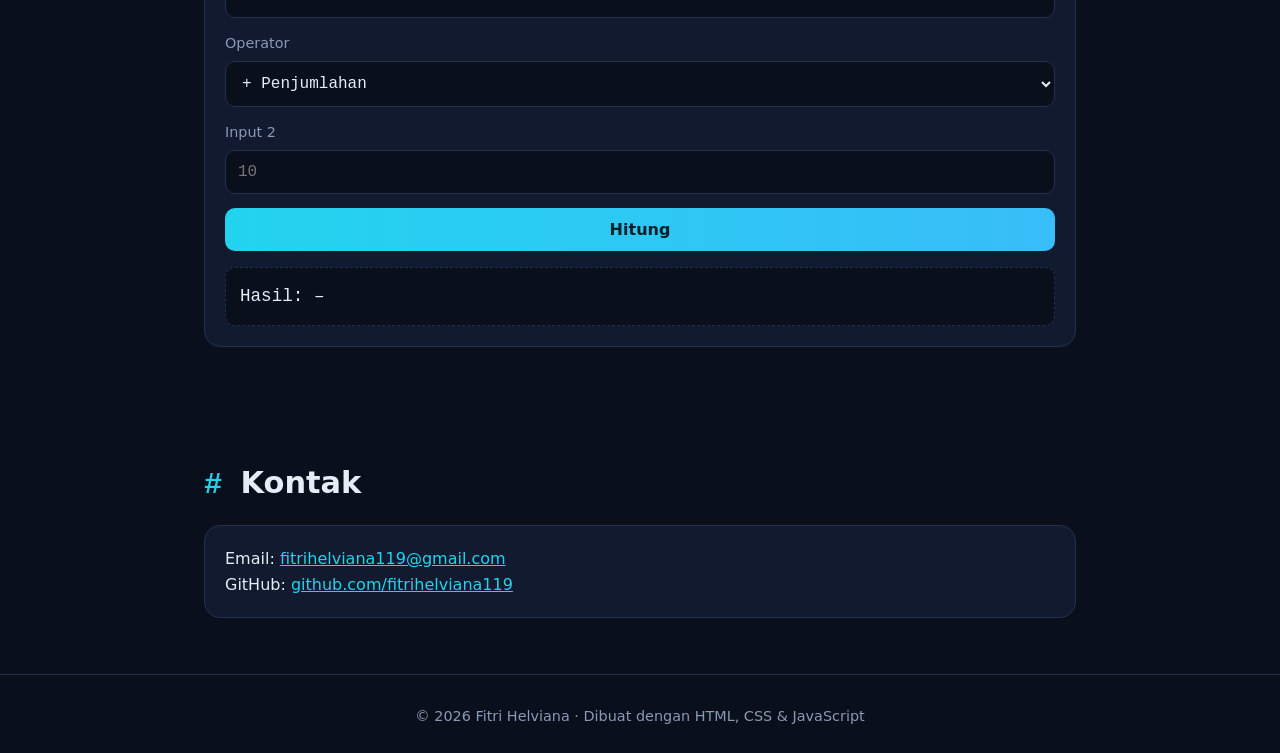
==== commit 162edbb3: "index.html" ====
--- a/index.html
+++ b/index.html
@@ -42,7 +42,7 @@
           <dt>NIM</dt><dd>262302006</dd>
           <dt>Fakultas</dt><dd>Komputer</dd>
           <dt>Kelas</dt><dd>KA-R-1</dd>
-          <dt>Hobi</dt><dd>[memasak]</dd>
+          <dt>Hobi</dt><dd>yapping</dd>
         </dl>
         <p>Anak Komputer KA-R-1. Cuek di luar, overthinking di dalam. Rileks tapi mikir terus.</p>
       </div>
